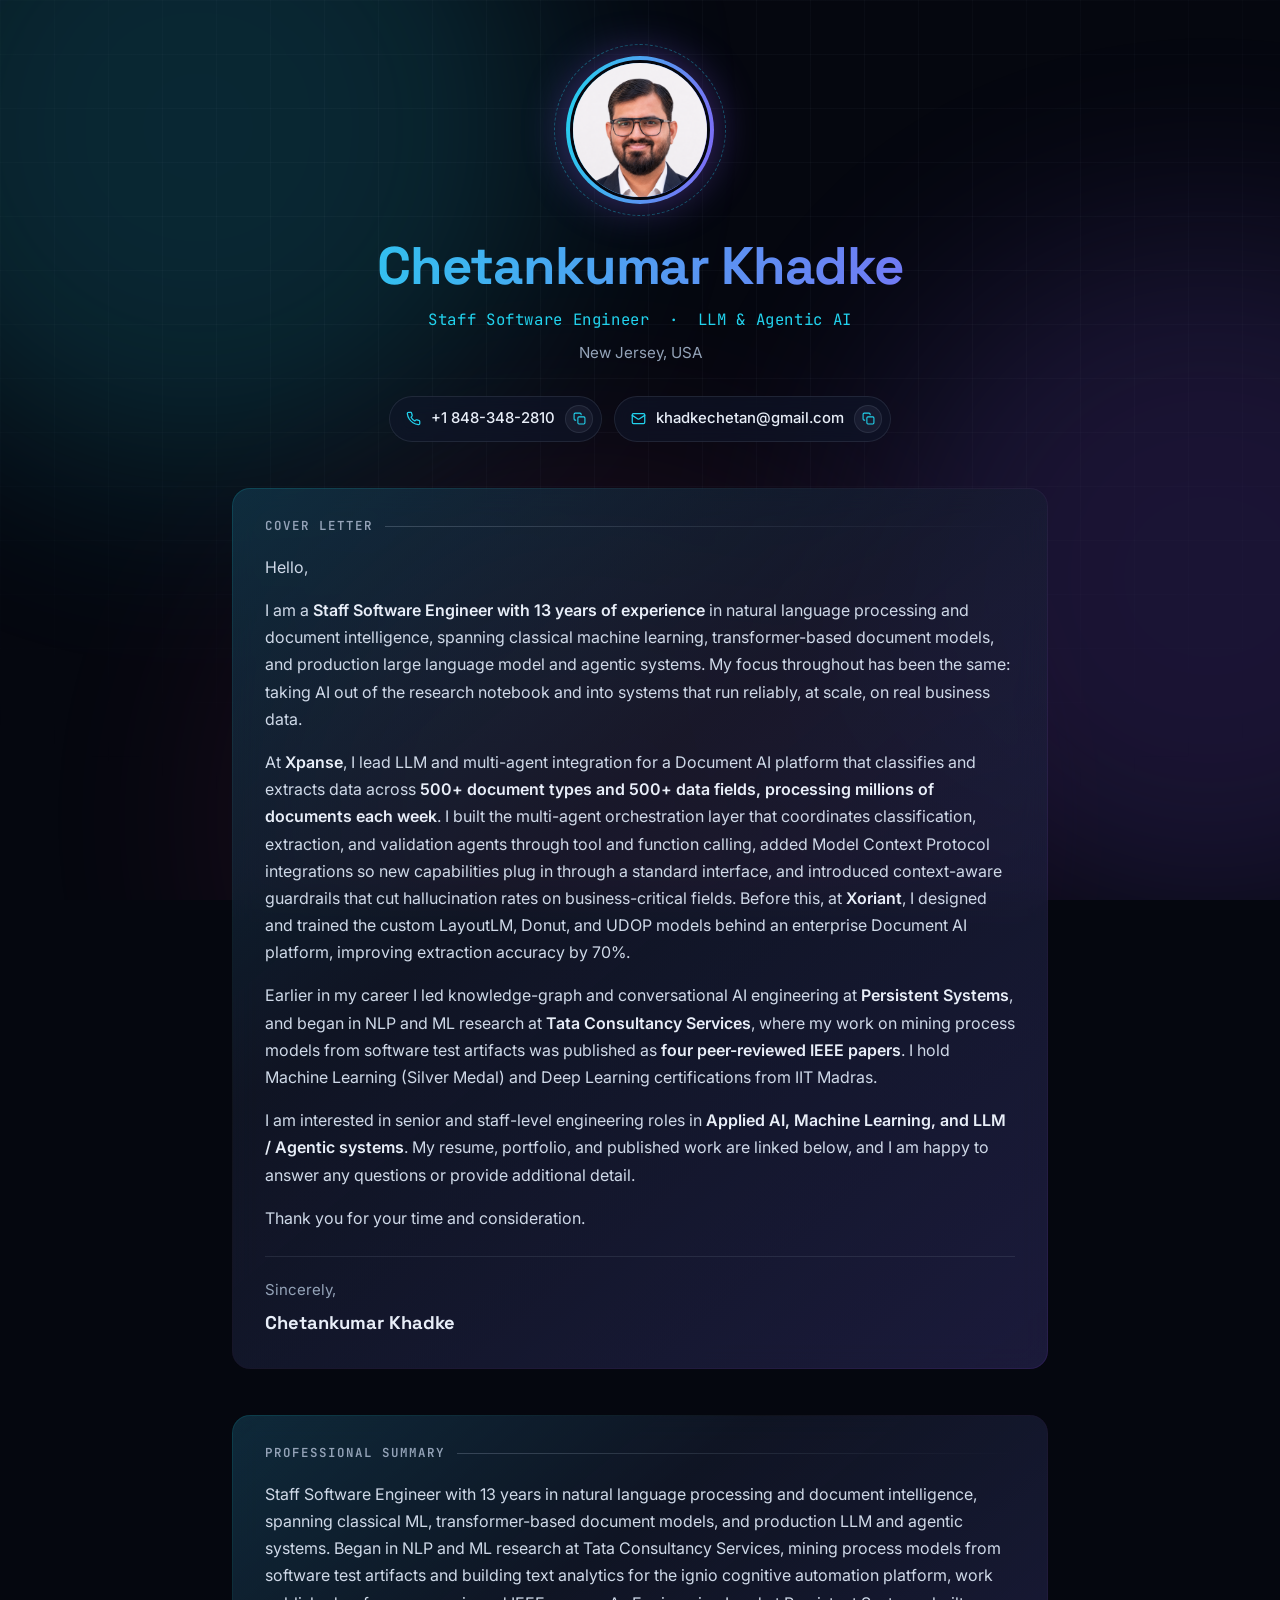
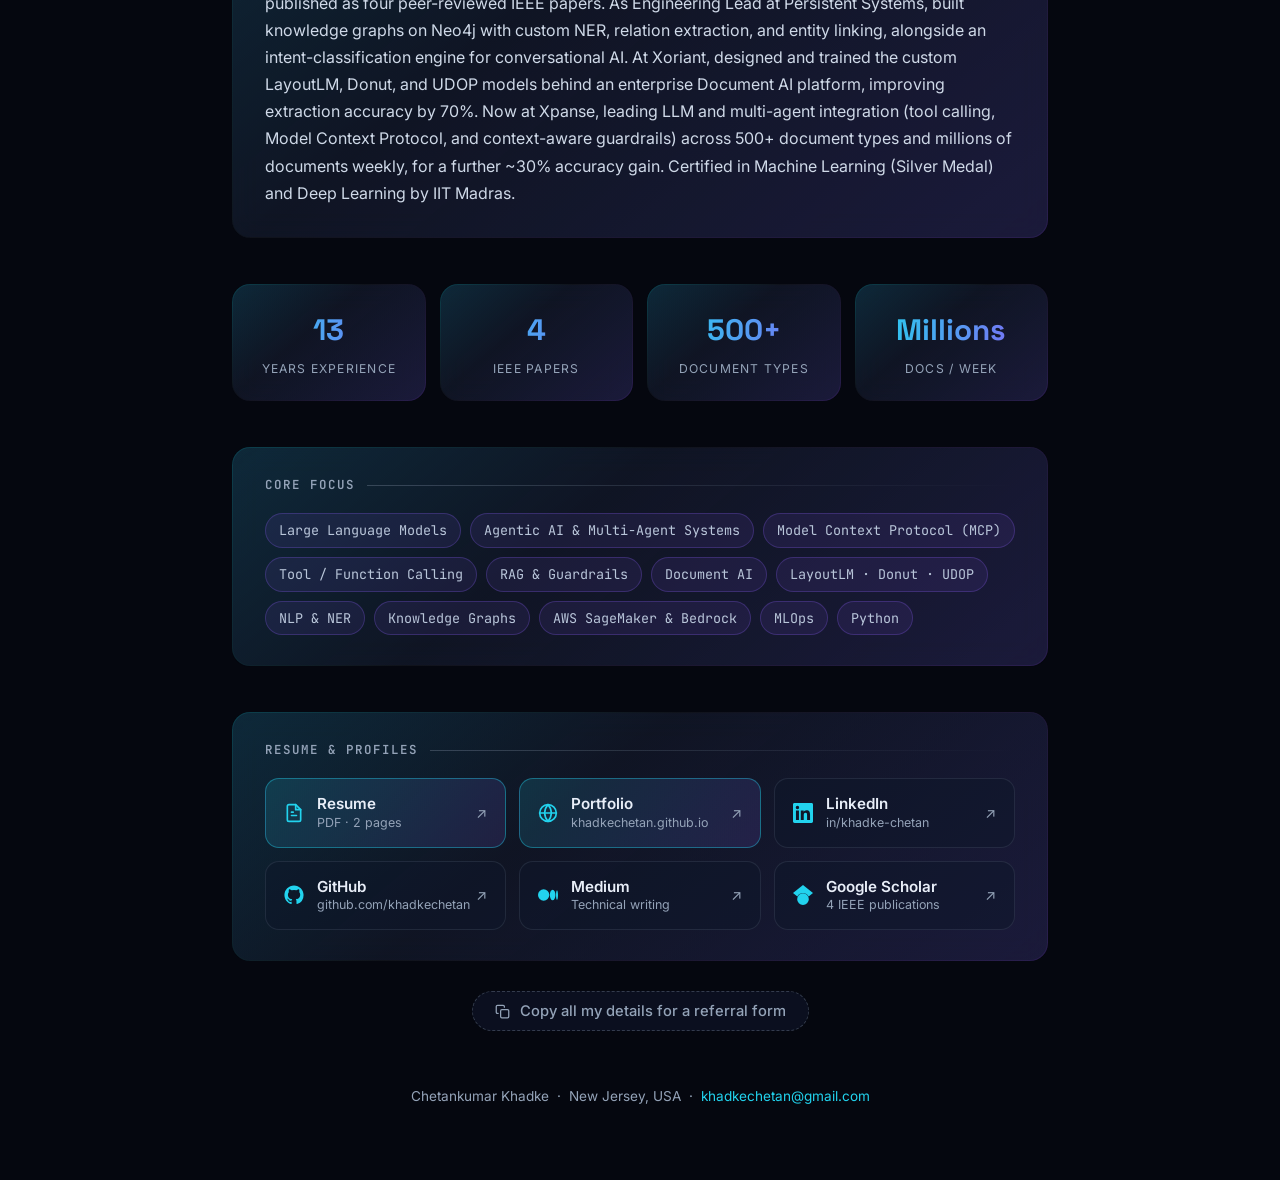
==== docs/referral/index.html @ 3a7fb131 "Add shareable referral page with cover letter, contact details and resume Single-page profile at /re" ====
<!DOCTYPE html>
<html lang="en">
<head>
  <meta charset="UTF-8" />
  <meta name="viewport" content="width=device-width, initial-scale=1.0" />
  <title>Chetankumar Khadke — Profile &amp; Cover Letter</title>
  <meta name="description" content="Chetankumar Khadke — Staff Software Engineer with 13 years in NLP, Document AI, Large Language Models and Agentic AI. Cover letter, resume and contact details." />
  <meta name="robots" content="noindex, follow" />
  <meta name="theme-color" content="#05070f" />

  <meta property="og:type" content="profile" />
  <meta property="og:title" content="Chetankumar Khadke — Staff Software Engineer, LLM &amp; Agentic AI" />
  <meta property="og:description" content="13 years in NLP, Document AI and production LLM / multi-agent systems. Cover letter, resume and contact details on one page." />
  <meta property="og:url" content="https://khadkechetan.github.io/khadkechetan/referral/" />
  <meta property="og:image" content="https://khadkechetan.github.io/khadkechetan/assets/chetan_khadke.png" />
  <meta name="twitter:card" content="summary_large_image" />
  <meta name="twitter:title" content="Chetankumar Khadke — Staff Software Engineer, LLM &amp; Agentic AI" />
  <meta name="twitter:description" content="13 years in NLP, Document AI and production LLM / multi-agent systems." />
  <meta name="twitter:image" content="https://khadkechetan.github.io/khadkechetan/assets/chetan_khadke.png" />

  <link rel="icon" href="../assets/favicon.svg" type="image/svg+xml" />
  <link rel="preconnect" href="https://fonts.googleapis.com" />
  <link rel="preconnect" href="https://fonts.gstatic.com" crossorigin />
  <link href="https://fonts.googleapis.com/css2?family=Space+Grotesk:wght@400;500;600;700&family=Inter:wght@400;500;600&family=JetBrains+Mono:wght@400;600&display=swap" rel="stylesheet" />

  <style>
    :root {
      --bg: #05070f;
      --surface: rgba(15, 23, 42, 0.55);
      --border: rgba(148, 163, 184, 0.14);
      --text: #e8eef8;
      --text-dim: #94a3b8;
      --cyan: #22d3ee;
      --violet: #8b5cf6;
      --pink: #ec4899;
      --gradient: linear-gradient(100deg, var(--cyan), var(--violet), var(--pink));
      --font-display: "Space Grotesk", "Segoe UI", system-ui, sans-serif;
      --font-body: "Inter", "Segoe UI", system-ui, sans-serif;
      --font-mono: "JetBrains Mono", "SF Mono", Menlo, monospace;
    }

    * { margin: 0; padding: 0; box-sizing: border-box; }

    body {
      background: var(--bg);
      color: var(--text);
      font-family: var(--font-body);
      line-height: 1.7;
      -webkit-font-smoothing: antialiased;
      overflow-x: hidden;
    }

    h1, h2, h3 { font-family: var(--font-display); line-height: 1.2; }
    a { color: var(--cyan); text-decoration: none; }
    a:focus-visible, button:focus-visible {
      outline: 2px solid var(--cyan);
      outline-offset: 3px;
      border-radius: 6px;
    }
    ::selection { background: rgba(139, 92, 246, 0.45); color: #fff; }

    /* ---------- Ambient background ---------- */
    .aurora { position: fixed; inset: 0; z-index: -2; overflow: hidden; pointer-events: none; }
    .aurora-blob {
      position: absolute; width: 55vmax; height: 55vmax;
      border-radius: 50%; filter: blur(110px); opacity: 0.16;
    }
    .blob-1 { top: -25%; left: -12%; background: var(--cyan); animation: drift1 26s ease-in-out infinite alternate; }
    .blob-2 { top: 25%; right: -22%; background: var(--violet); animation: drift2 32s ease-in-out infinite alternate; }
    .blob-3 { bottom: -30%; left: 18%; background: var(--pink); opacity: 0.1; animation: drift3 38s ease-in-out infinite alternate; }
    @keyframes drift1 { to { transform: translate(14vw, 10vh) scale(1.15); } }
    @keyframes drift2 { to { transform: translate(-12vw, 8vh) scale(1.1); } }
    @keyframes drift3 { to { transform: translate(10vw, -12vh) scale(1.2); } }

    .grid-overlay {
      position: fixed; inset: 0; z-index: -1; pointer-events: none;
      background-image:
        linear-gradient(rgba(148, 163, 184, 0.045) 1px, transparent 1px),
        linear-gradient(90deg, rgba(148, 163, 184, 0.045) 1px, transparent 1px);
      background-size: 54px 54px;
      -webkit-mask-image: radial-gradient(ellipse 90% 70% at 50% 25%, #000 30%, transparent 100%);
      mask-image: radial-gradient(ellipse 90% 70% at 50% 25%, #000 30%, transparent 100%);
    }

    /* ---------- Layout ---------- */
    .page { max-width: 860px; margin: 0 auto; padding: 56px 22px 72px; }

    .glass {
      background: linear-gradient(var(--surface), var(--surface)) padding-box,
                  linear-gradient(140deg, rgba(34, 211, 238, 0.28), rgba(148, 163, 184, 0.08) 40%, rgba(139, 92, 246, 0.28)) border-box;
      border: 1px solid transparent;
      border-radius: 18px;
      backdrop-filter: blur(14px);
      -webkit-backdrop-filter: blur(14px);
    }

    /* ---------- Header ---------- */
    .masthead { text-align: center; }

    .avatar {
      position: relative;
      width: 148px; height: 148px;
      margin: 0 auto 30px;
      border-radius: 50%;
      padding: 4px;
      background: var(--gradient);
      background-size: 220% 220%;
      box-shadow: 0 0 44px rgba(139, 92, 246, 0.42);
      animation: gradientShift 6s ease infinite;
    }
    .avatar::before {
      content: "";
      position: absolute; inset: -12px;
      border-radius: 50%;
      border: 1px dashed rgba(34, 211, 238, 0.35);
      animation: spinSlow 24s linear infinite;
    }
    .avatar img {
      display: block; width: 100%; height: 100%;
      border-radius: 50%; object-fit: cover; object-position: top;
      border: 3px solid var(--bg);
    }
    @keyframes gradientShift { 0%,100% { background-position: 0% 50%; } 50% { background-position: 100% 50%; } }
    @keyframes spinSlow { to { transform: rotate(360deg); } }

    .name {
      font-size: clamp(2.1rem, 6vw, 3.3rem);
      font-weight: 700;
      letter-spacing: -0.02em;
      background: var(--gradient);
      background-size: 220% 220%;
      -webkit-background-clip: text;
      background-clip: text;
      -webkit-text-fill-color: transparent;
      animation: gradientShift 7s ease infinite;
    }
    .role {
      font-family: var(--font-mono);
      font-size: clamp(0.82rem, 2.4vw, 0.98rem);
      color: var(--cyan);
      letter-spacing: 0.04em;
      margin-top: 10px;
    }
    .locale { color: var(--text-dim); font-size: 0.95rem; margin-top: 6px; }

    /* ---------- Contact ---------- */
    .contact {
      display: flex; flex-wrap: wrap; justify-content: center; gap: 12px;
      margin-top: 30px;
    }
    .contact-item {
      display: inline-flex; align-items: center; gap: 10px;
      background: rgba(15, 23, 42, 0.6);
      border: 1px solid var(--border);
      border-radius: 999px;
      padding: 8px 8px 8px 16px;
      font-size: 0.93rem;
      backdrop-filter: blur(10px);
      -webkit-backdrop-filter: blur(10px);
    }
    .contact-item a { color: var(--text); font-weight: 500; }
    .contact-item a:hover { color: var(--cyan); }
    .contact-item svg { width: 15px; height: 15px; flex: none; color: var(--cyan); }

    .copy-btn {
      display: inline-flex; align-items: center; justify-content: center;
      width: 28px; height: 28px;
      border: 1px solid var(--border);
      border-radius: 50%;
      background: rgba(148, 163, 184, 0.08);
      color: var(--text-dim);
      cursor: pointer;
      transition: background 0.2s, color 0.2s, border-color 0.2s;
    }
    .copy-btn:hover { background: rgba(34, 211, 238, 0.16); color: var(--cyan); border-color: rgba(34, 211, 238, 0.4); }
    .copy-btn svg { width: 13px; height: 13px; }
    .copy-btn.copied { background: rgba(52, 211, 153, 0.2); color: #34d399; border-color: rgba(52, 211, 153, 0.45); }

    /* ---------- Sections ---------- */
    section { margin-top: 46px; }
    .card { padding: 30px 32px; }

    .section-title {
      display: flex; align-items: center; gap: 12px;
      font-size: 0.78rem;
      font-family: var(--font-mono);
      font-weight: 600;
      letter-spacing: 0.16em;
      text-transform: uppercase;
      color: var(--text-dim);
      margin-bottom: 20px;
    }
    .section-title::after {
      content: ""; flex: 1; height: 1px;
      background: linear-gradient(90deg, rgba(148, 163, 184, 0.3), transparent);
    }

    .letter p { margin-bottom: 16px; color: #cfd9e8; }
    .letter p:last-child { margin-bottom: 0; }
    .letter strong { color: var(--text); font-weight: 600; }
    .signoff {
      margin-top: 24px; padding-top: 20px;
      border-top: 1px solid var(--border);
      color: var(--text-dim); font-size: 0.94rem;
    }
    .signoff b { display: block; font-family: var(--font-display); font-size: 1.15rem; color: var(--text); margin-top: 4px; }

    .summary { color: #cfd9e8; }

    /* ---------- Stats ---------- */
    .stats {
      display: grid;
      grid-template-columns: repeat(auto-fit, minmax(150px, 1fr));
      gap: 14px;
      margin-top: 46px;
    }
    .stat { padding: 20px 16px; text-align: center; }
    .stat-num {
      font-family: var(--font-display);
      font-size: 1.85rem; font-weight: 700;
      background: var(--gradient);
      background-size: 220% 220%;
      -webkit-background-clip: text; background-clip: text;
      -webkit-text-fill-color: transparent;
      animation: gradientShift 7s ease infinite;
    }
    .stat-label {
      font-size: 0.76rem; color: var(--text-dim);
      text-transform: uppercase; letter-spacing: 0.1em;
      margin-top: 4px;
    }

    /* ---------- Focus chips ---------- */
    .chips { display: flex; flex-wrap: wrap; gap: 9px; }
    .chip {
      font-size: 0.84rem;
      font-family: var(--font-mono);
      color: #b9c6da;
      background: rgba(139, 92, 246, 0.1);
      border: 1px solid rgba(139, 92, 246, 0.26);
      border-radius: 999px;
      padding: 5px 13px;
    }

    /* ---------- Links ---------- */
    .links { display: grid; grid-template-columns: repeat(auto-fit, minmax(210px, 1fr)); gap: 13px; }
    .link {
      display: flex; align-items: center; gap: 13px;
      padding: 15px 18px;
      border-radius: 14px;
      border: 1px solid var(--border);
      background: rgba(15, 23, 42, 0.5);
      color: var(--text);
      transition: transform 0.22s ease, border-color 0.22s ease, background 0.22s ease;
    }
    .link:hover {
      transform: translateY(-3px);
      border-color: rgba(34, 211, 238, 0.45);
      background: rgba(34, 211, 238, 0.07);
    }
    .link svg.ico { width: 20px; height: 20px; flex: none; color: var(--cyan); }
    .link-text { display: flex; flex-direction: column; line-height: 1.35; min-width: 0; }
    .link-text b { font-size: 0.95rem; font-weight: 600; }
    .link-text span { font-size: 0.78rem; color: var(--text-dim); }
    .link .arrow { margin-left: auto; color: var(--text-dim); font-size: 0.9rem; }

    .link-primary {
      border-color: rgba(34, 211, 238, 0.4);
      background: linear-gradient(120deg, rgba(34, 211, 238, 0.14), rgba(139, 92, 246, 0.14));
    }

    /* ---------- Copy-all ---------- */
    .copy-all-wrap { text-align: center; margin-top: 30px; }
    .copy-all {
      display: inline-flex; align-items: center; gap: 10px;
      font-family: var(--font-body); font-size: 0.92rem; font-weight: 500;
      color: var(--text-dim);
      background: rgba(15, 23, 42, 0.6);
      border: 1px dashed rgba(148, 163, 184, 0.3);
      border-radius: 999px;
      padding: 10px 22px;
      cursor: pointer;
      transition: color 0.2s, border-color 0.2s, background 0.2s;
    }
    .copy-all:hover { color: var(--cyan); border-color: rgba(34, 211, 238, 0.5); background: rgba(34, 211, 238, 0.08); }
    .copy-all.copied { color: #34d399; border-color: rgba(52, 211, 153, 0.5); border-style: solid; }
    .copy-all svg { width: 15px; height: 15px; }

    footer {
      margin-top: 54px; text-align: center;
      color: var(--text-dim); font-size: 0.85rem;
    }

    @media (max-width: 600px) {
      .page { padding: 40px 16px 56px; }
      .card { padding: 24px 20px; }
      .contact { gap: 9px; }
      .contact-item { font-size: 0.87rem; padding: 7px 7px 7px 13px; }
    }

    @media (prefers-reduced-motion: reduce) {
      *, *::before, *::after { animation: none !important; transition: none !important; }
    }

    /* ---------- Print: clean one-page cover letter ---------- */
    @media print {
      .aurora, .grid-overlay, .copy-btn, .copy-all-wrap, .no-print { display: none !important; }
      body { background: #fff; color: #1a1a1a; font-size: 10.5pt; line-height: 1.5; }
      .page { max-width: 100%; padding: 0; }
      .glass, .card, .link, .stat {
        background: none !important;
        border: none !important;
        backdrop-filter: none !important;
        border-radius: 0;
        padding: 0;
      }
      section { margin-top: 16pt; page-break-inside: avoid; }
      .card { padding: 0; }
      .avatar { width: 92px; height: 92px; margin-bottom: 14px; box-shadow: none; background: #1f3864; }
      .avatar::before { display: none; }
      .avatar img { border-color: #fff; }
      .name, .stat-num {
        -webkit-text-fill-color: #1f3864 !important;
        color: #1f3864 !important;
        background: none !important;
      }
      .role { color: #444; }
      .letter p, .summary { color: #1a1a1a; }
      .section-title { color: #1f3864; margin-bottom: 8pt; }
      .section-title::after { background: #ccc; }
      .contact-item { border: none; background: none; padding: 0 8px; }
      .contact-item a, .link, .link-text b { color: #1a1a1a; }
      .link-text span, .chip { color: #444; }
      .chip { border: none; background: none; padding: 0; }
      .chips { gap: 0; }
      .chip:not(:last-child)::after { content: " · "; }
      .links { display: block; }
      .link { display: inline; }
      .link svg.ico, .link .arrow { display: none; }
      .link-text { display: inline; }
      .link-text b::after { content: " — "; }
      .stats { display: none; }
      footer { display: none; }
      a[href^="http"]::after { content: ""; }
    }
  </style>
</head>
<body>

  <div class="aurora" aria-hidden="true">
    <span class="aurora-blob blob-1"></span>
    <span class="aurora-blob blob-2"></span>
    <span class="aurora-blob blob-3"></span>
  </div>
  <div class="grid-overlay" aria-hidden="true"></div>

  <main class="page">

    <!-- ============ MASTHEAD ============ -->
    <header class="masthead">
      <div class="avatar">
        <img src="../assets/chetan_khadke.png" alt="Portrait of Chetankumar Khadke" width="296" height="296" />
      </div>
      <h1 class="name">Chetankumar Khadke</h1>
      <p class="role">Staff Software Engineer &nbsp;·&nbsp; LLM &amp; Agentic AI</p>
      <p class="locale">New Jersey, USA</p>

      <div class="contact">
        <span class="contact-item">
          <svg viewBox="0 0 24 24" fill="none" stroke="currentColor" stroke-width="2" stroke-linecap="round" stroke-linejoin="round" aria-hidden="true"><path d="M22 16.92v3a2 2 0 0 1-2.18 2 19.79 19.79 0 0 1-8.63-3.07 19.5 19.5 0 0 1-6-6 19.79 19.79 0 0 1-3.07-8.67A2 2 0 0 1 4.11 2h3a2 2 0 0 1 2 1.72c.13.96.36 1.9.7 2.81a2 2 0 0 1-.45 2.11L8.09 9.91a16 16 0 0 0 6 6l1.27-1.27a2 2 0 0 1 2.11-.45c.9.34 1.85.57 2.81.7A2 2 0 0 1 22 16.92z"/></svg>
          <a href="tel:+18483482810">+1 848-348-2810</a>
          <button class="copy-btn" data-copy="+1 848-348-2810" aria-label="Copy phone number">
            <svg viewBox="0 0 24 24" fill="none" stroke="currentColor" stroke-width="2" stroke-linecap="round" stroke-linejoin="round" aria-hidden="true"><rect x="9" y="9" width="13" height="13" rx="2"/><path d="M5 15H4a2 2 0 0 1-2-2V4a2 2 0 0 1 2-2h9a2 2 0 0 1 2 2v1"/></svg>
          </button>
        </span>

        <span class="contact-item">
          <svg viewBox="0 0 24 24" fill="none" stroke="currentColor" stroke-width="2" stroke-linecap="round" stroke-linejoin="round" aria-hidden="true"><rect x="2" y="4" width="20" height="16" rx="2"/><path d="m22 7-8.97 5.7a1.94 1.94 0 0 1-2.06 0L2 7"/></svg>
          <a href="mailto:khadkechetan@gmail.com">khadkechetan@gmail.com</a>
          <button class="copy-btn" data-copy="khadkechetan@gmail.com" aria-label="Copy email address">
            <svg viewBox="0 0 24 24" fill="none" stroke="currentColor" stroke-width="2" stroke-linecap="round" stroke-linejoin="round" aria-hidden="true"><rect x="9" y="9" width="13" height="13" rx="2"/><path d="M5 15H4a2 2 0 0 1-2-2V4a2 2 0 0 1 2-2h9a2 2 0 0 1 2 2v1"/></svg>
          </button>
        </span>
      </div>
    </header>

    <!-- ============ COVER LETTER ============ -->
    <section>
      <div class="glass card">
        <h2 class="section-title">Cover Letter</h2>
        <div class="letter">
          <p>Hello,</p>
          <p>I am a <strong>Staff Software Engineer with 13 years of experience</strong> in natural language processing and document intelligence, spanning classical machine learning, transformer-based document models, and production large language model and agentic systems. My focus throughout has been the same: taking AI out of the research notebook and into systems that run reliably, at scale, on real business data.</p>
          <p>At <strong>Xpanse</strong>, I lead LLM and multi-agent integration for a Document AI platform that classifies and extracts data across <strong>500+ document types and 500+ data fields, processing millions of documents each week</strong>. I built the multi-agent orchestration layer that coordinates classification, extraction, and validation agents through tool and function calling, added Model Context Protocol integrations so new capabilities plug in through a standard interface, and introduced context-aware guardrails that cut hallucination rates on business-critical fields. Before this, at <strong>Xoriant</strong>, I designed and trained the custom LayoutLM, Donut, and UDOP models behind an enterprise Document AI platform, improving extraction accuracy by 70%.</p>
          <p>Earlier in my career I led knowledge-graph and conversational AI engineering at <strong>Persistent Systems</strong>, and began in NLP and ML research at <strong>Tata Consultancy Services</strong>, where my work on mining process models from software test artifacts was published as <strong>four peer-reviewed IEEE papers</strong>. I hold Machine Learning (Silver Medal) and Deep Learning certifications from IIT Madras.</p>
          <p>I am interested in senior and staff-level engineering roles in <strong>Applied AI, Machine Learning, and LLM / Agentic systems</strong>. My resume, portfolio, and published work are linked below, and I am happy to answer any questions or provide additional detail.</p>
          <p>Thank you for your time and consideration.</p>
          <div class="signoff">
            Sincerely,
            <b>Chetankumar Khadke</b>
          </div>
        </div>
      </div>
    </section>

    <!-- ============ SUMMARY ============ -->
    <section>
      <div class="glass card">
        <h2 class="section-title">Professional Summary</h2>
        <p class="summary">Staff Software Engineer with 13 years in natural language processing and document intelligence, spanning classical ML, transformer-based document models, and production LLM and agentic systems. Began in NLP and ML research at Tata Consultancy Services, mining process models from software test artifacts and building text analytics for the ignio cognitive automation platform, work published as four peer-reviewed IEEE papers. As Engineering Lead at Persistent Systems, built knowledge graphs on Neo4j with custom NER, relation extraction, and entity linking, alongside an intent-classification engine for conversational AI. At Xoriant, designed and trained the custom LayoutLM, Donut, and UDOP models behind an enterprise Document AI platform, improving extraction accuracy by 70%. Now at Xpanse, leading LLM and multi-agent integration (tool calling, Model Context Protocol, and context-aware guardrails) across 500+ document types and millions of documents weekly, for a further ~30% accuracy gain. Certified in Machine Learning (Silver Medal) and Deep Learning by IIT Madras.</p>
      </div>
    </section>

    <!-- ============ STATS ============ -->
    <section class="no-print">
      <div class="stats">
        <div class="glass stat"><div class="stat-num">13</div><div class="stat-label">Years Experience</div></div>
        <div class="glass stat"><div class="stat-num">4</div><div class="stat-label">IEEE Papers</div></div>
        <div class="glass stat"><div class="stat-num">500+</div><div class="stat-label">Document Types</div></div>
        <div class="glass stat"><div class="stat-num">Millions</div><div class="stat-label">Docs / Week</div></div>
      </div>
    </section>

    <!-- ============ FOCUS ============ -->
    <section>
      <div class="glass card">
        <h2 class="section-title">Core Focus</h2>
        <div class="chips">
          <span class="chip">Large Language Models</span>
          <span class="chip">Agentic AI &amp; Multi-Agent Systems</span>
          <span class="chip">Model Context Protocol (MCP)</span>
          <span class="chip">Tool / Function Calling</span>
          <span class="chip">RAG &amp; Guardrails</span>
          <span class="chip">Document AI</span>
          <span class="chip">LayoutLM · Donut · UDOP</span>
          <span class="chip">NLP &amp; NER</span>
          <span class="chip">Knowledge Graphs</span>
          <span class="chip">AWS SageMaker &amp; Bedrock</span>
          <span class="chip">MLOps</span>
          <span class="chip">Python</span>
        </div>
      </div>
    </section>

    <!-- ============ LINKS ============ -->
    <section>
      <div class="glass card">
        <h2 class="section-title">Resume &amp; Profiles</h2>
        <div class="links">

          <a class="link link-primary" href="../assets/ChetanKhadke_Resume_2026.pdf" target="_blank" rel="noopener">
            <svg class="ico" viewBox="0 0 24 24" fill="none" stroke="currentColor" stroke-width="2" stroke-linecap="round" stroke-linejoin="round" aria-hidden="true"><path d="M14 2H6a2 2 0 0 0-2 2v16a2 2 0 0 0 2 2h12a2 2 0 0 0 2-2V8z"/><path d="M14 2v6h6"/><path d="M9 15h6"/><path d="M9 11h2"/></svg>
            <span class="link-text"><b>Resume</b><span>PDF · 2 pages</span></span>
            <span class="arrow" aria-hidden="true">↗</span>
          </a>

          <a class="link link-primary" href="../" target="_blank" rel="noopener">
            <svg class="ico" viewBox="0 0 24 24" fill="none" stroke="currentColor" stroke-width="2" stroke-linecap="round" stroke-linejoin="round" aria-hidden="true"><circle cx="12" cy="12" r="10"/><path d="M2 12h20"/><path d="M12 2a15.3 15.3 0 0 1 4 10 15.3 15.3 0 0 1-4 10 15.3 15.3 0 0 1-4-10 15.3 15.3 0 0 1 4-10z"/></svg>
            <span class="link-text"><b>Portfolio</b><span>khadkechetan.github.io</span></span>
            <span class="arrow" aria-hidden="true">↗</span>
          </a>

          <a class="link" href="https://www.linkedin.com/in/khadke-chetan/" target="_blank" rel="noopener">
            <svg class="ico" viewBox="0 0 24 24" fill="currentColor" aria-hidden="true"><path d="M20.45 20.45h-3.55v-5.57c0-1.33-.03-3.04-1.85-3.04-1.85 0-2.14 1.45-2.14 2.94v5.67H9.36V9h3.41v1.56h.05c.47-.9 1.63-1.85 3.36-1.85 3.6 0 4.27 2.37 4.27 5.45v6.29zM5.34 7.43a2.06 2.06 0 1 1 0-4.12 2.06 2.06 0 0 1 0 4.12zM7.12 20.45H3.56V9h3.56v11.45zM22.22 0H1.77C.79 0 0 .77 0 1.72v20.55C0 23.23.79 24 1.77 24h20.45c.98 0 1.78-.77 1.78-1.73V1.72C24 .77 23.2 0 22.22 0z"/></svg>
            <span class="link-text"><b>LinkedIn</b><span>in/khadke-chetan</span></span>
            <span class="arrow" aria-hidden="true">↗</span>
          </a>

          <a class="link" href="https://github.com/khadkechetan" target="_blank" rel="noopener">
            <svg class="ico" viewBox="0 0 24 24" fill="currentColor" aria-hidden="true"><path d="M12 .5C5.65.5.5 5.65.5 12c0 5.08 3.29 9.39 7.86 10.91.58.11.79-.25.79-.55v-2.15c-3.2.7-3.87-1.37-3.87-1.37-.52-1.33-1.28-1.68-1.28-1.68-1.04-.71.08-.7.08-.7 1.15.08 1.76 1.19 1.76 1.19 1.03 1.76 2.7 1.25 3.36.96.1-.75.4-1.25.72-1.54-2.55-.29-5.23-1.28-5.23-5.68 0-1.26.45-2.28 1.19-3.09-.12-.29-.52-1.46.11-3.05 0 0 .97-.31 3.18 1.18a11.1 11.1 0 0 1 5.78 0c2.21-1.49 3.18-1.18 3.18-1.18.63 1.59.23 2.76.11 3.05.74.81 1.19 1.83 1.19 3.09 0 4.41-2.69 5.38-5.25 5.67.41.35.77 1.05.77 2.12v3.14c0 .3.21.66.8.55A11.51 11.51 0 0 0 23.5 12C23.5 5.65 18.35.5 12 .5z"/></svg>
            <span class="link-text"><b>GitHub</b><span>github.com/khadkechetan</span></span>
            <span class="arrow" aria-hidden="true">↗</span>
          </a>

          <a class="link" href="https://medium.com/@khadkechetan" target="_blank" rel="noopener">
            <svg class="ico" viewBox="0 0 24 24" fill="currentColor" aria-hidden="true"><path d="M13.54 12a6.8 6.8 0 0 1-6.77 6.82A6.8 6.8 0 0 1 0 12a6.8 6.8 0 0 1 6.77-6.82A6.8 6.8 0 0 1 13.54 12zm7.42 0c0 3.54-1.51 6.42-3.38 6.42-1.87 0-3.39-2.88-3.39-6.42s1.52-6.42 3.39-6.42 3.38 2.88 3.38 6.42M24 12c0 3.17-.53 5.75-1.19 5.75-.66 0-1.19-2.58-1.19-5.75s.53-5.75 1.19-5.75C23.47 6.25 24 8.83 24 12z"/></svg>
            <span class="link-text"><b>Medium</b><span>Technical writing</span></span>
            <span class="arrow" aria-hidden="true">↗</span>
          </a>

          <a class="link" href="https://scholar.google.com/citations?hl=en&amp;user=2dFX46AAAAAJ" target="_blank" rel="noopener">
            <svg class="ico" viewBox="0 0 24 24" fill="currentColor" aria-hidden="true"><path d="M5.242 13.769 0 9.5 12 0l12 9.5-5.242 4.269C17.548 11.249 14.978 9.5 12 9.5c-2.977 0-5.548 1.748-6.758 4.269zM12 10a7 7 0 1 0 0 14 7 7 0 0 0 0-14z"/></svg>
            <span class="link-text"><b>Google Scholar</b><span>4 IEEE publications</span></span>
            <span class="arrow" aria-hidden="true">↗</span>
          </a>

        </div>
      </div>
    </section>

    <div class="copy-all-wrap no-print">
      <button class="copy-all" id="copyAll">
        <svg viewBox="0 0 24 24" fill="none" stroke="currentColor" stroke-width="2" stroke-linecap="round" stroke-linejoin="round" aria-hidden="true"><rect x="9" y="9" width="13" height="13" rx="2"/><path d="M5 15H4a2 2 0 0 1-2-2V4a2 2 0 0 1 2-2h9a2 2 0 0 1 2 2v1"/></svg>
        <span>Copy all my details for a referral form</span>
      </button>
    </div>

    <footer>
      <p>Chetankumar Khadke &nbsp;·&nbsp; New Jersey, USA &nbsp;·&nbsp; <a href="mailto:khadkechetan@gmail.com">khadkechetan@gmail.com</a></p>
    </footer>

  </main>

  <script>
    (function () {
      var DETAILS = [
        "Name: Chetankumar Khadke",
        "Title: Staff Software Engineer - LLM & Agentic AI",
        "Location: New Jersey, USA",
        "Phone: +1 848-348-2810",
        "Email: khadkechetan@gmail.com",
        "LinkedIn: https://www.linkedin.com/in/khadke-chetan/",
        "Portfolio: https://khadkechetan.github.io/khadkechetan/",
        "Resume: https://khadkechetan.github.io/khadkechetan/assets/ChetanKhadke_Resume_2026.pdf",
        "GitHub: https://github.com/khadkechetan",
        "Medium: https://medium.com/@khadkechetan"
      ].join("\n");

      function copyText(text) {
        if (navigator.clipboard && window.isSecureContext) {
          return navigator.clipboard.writeText(text);
        }
        return new Promise(function (resolve, reject) {
          var ta = document.createElement("textarea");
          ta.value = text;
          ta.style.position = "fixed";
          ta.style.opacity = "0";
          document.body.appendChild(ta);
          ta.select();
          try { document.execCommand("copy"); resolve(); }
          catch (e) { reject(e); }
          finally { document.body.removeChild(ta); }
        });
      }

      function flash(el, okClass, done) {
        el.classList.add(okClass);
        setTimeout(function () { el.classList.remove(okClass); if (done) done(); }, 1600);
      }

      document.querySelectorAll(".copy-btn").forEach(function (btn) {
        btn.addEventListener("click", function () {
          copyText(btn.getAttribute("data-copy")).then(function () {
            flash(btn, "copied");
          });
        });
      });

      var all = document.getElementById("copyAll");
      var allLabel = all.querySelector("span");
      var original = allLabel.textContent;
      all.addEventListener("click", function () {
        copyText(DETAILS).then(function () {
          allLabel.textContent = "Copied to clipboard";
          flash(all, "copied", function () { allLabel.textContent = original; });
        });
      });
    })();
  </script>

</body>
</html>
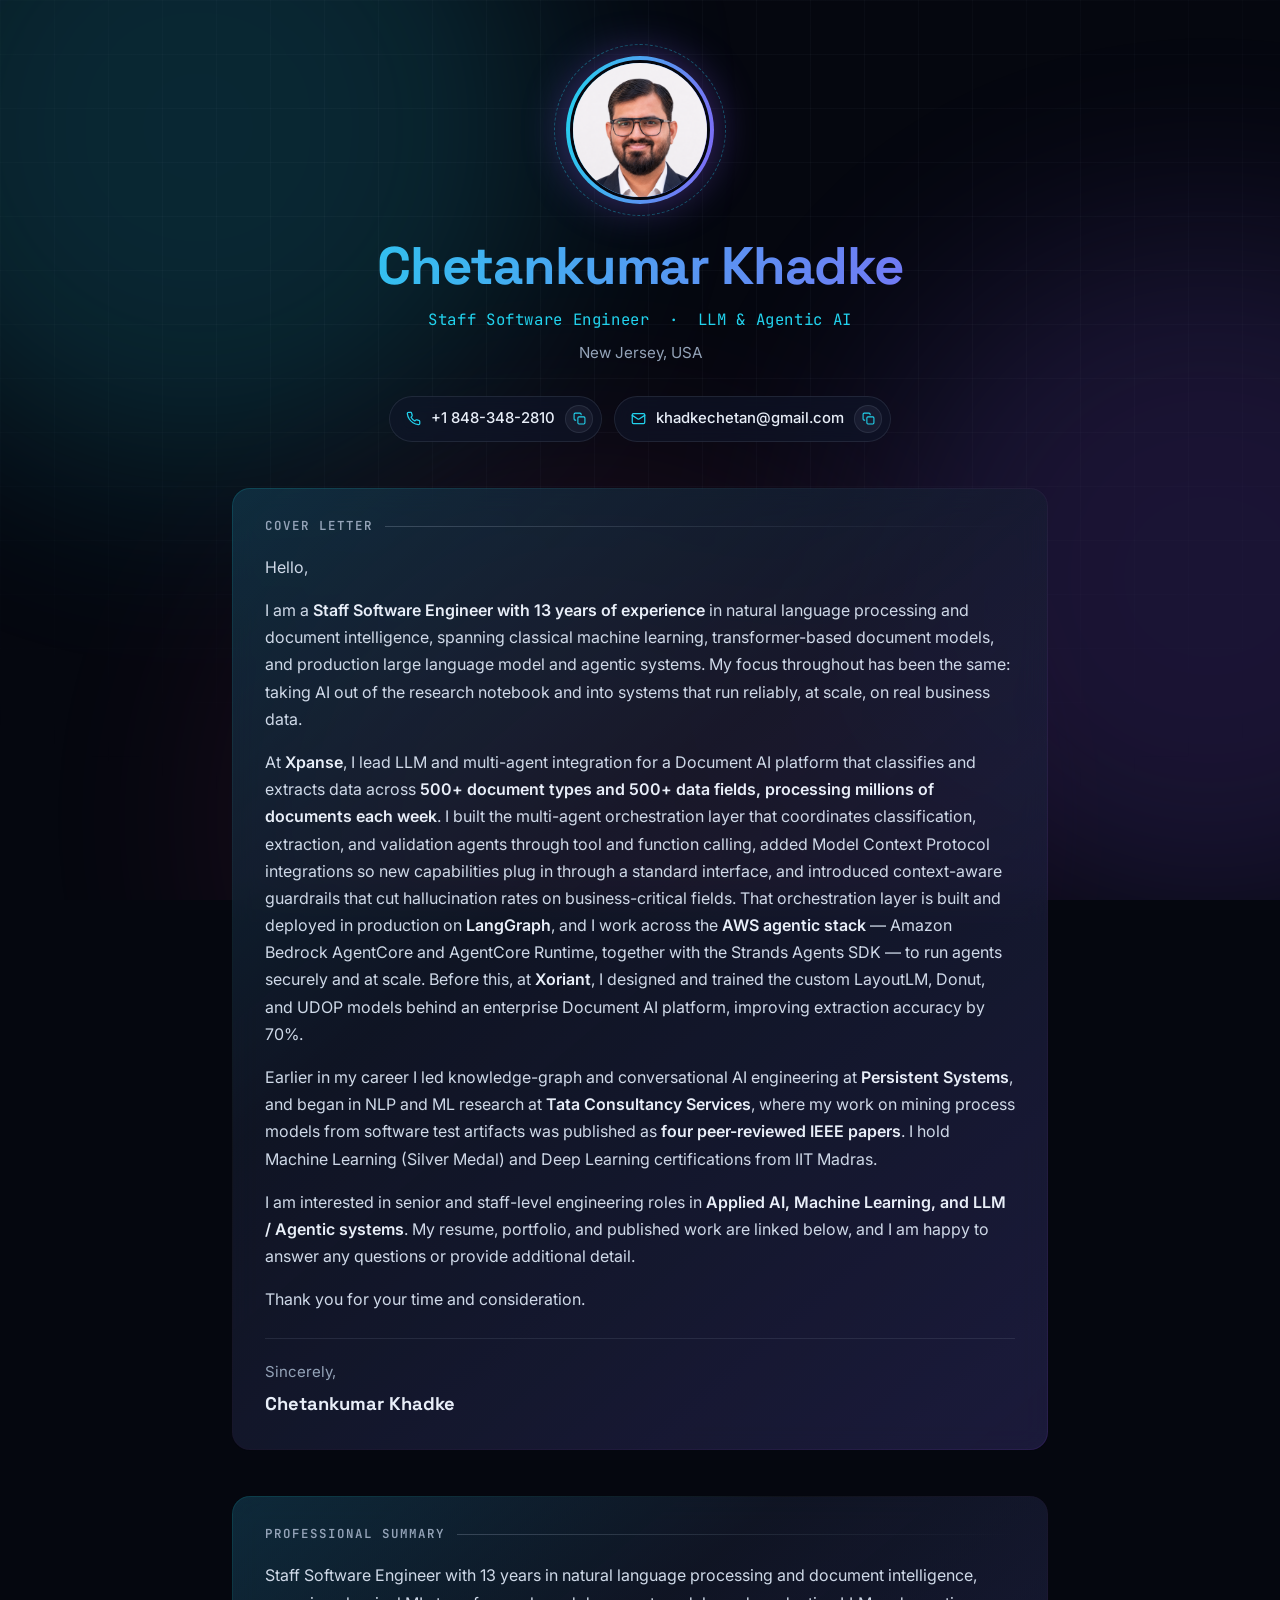
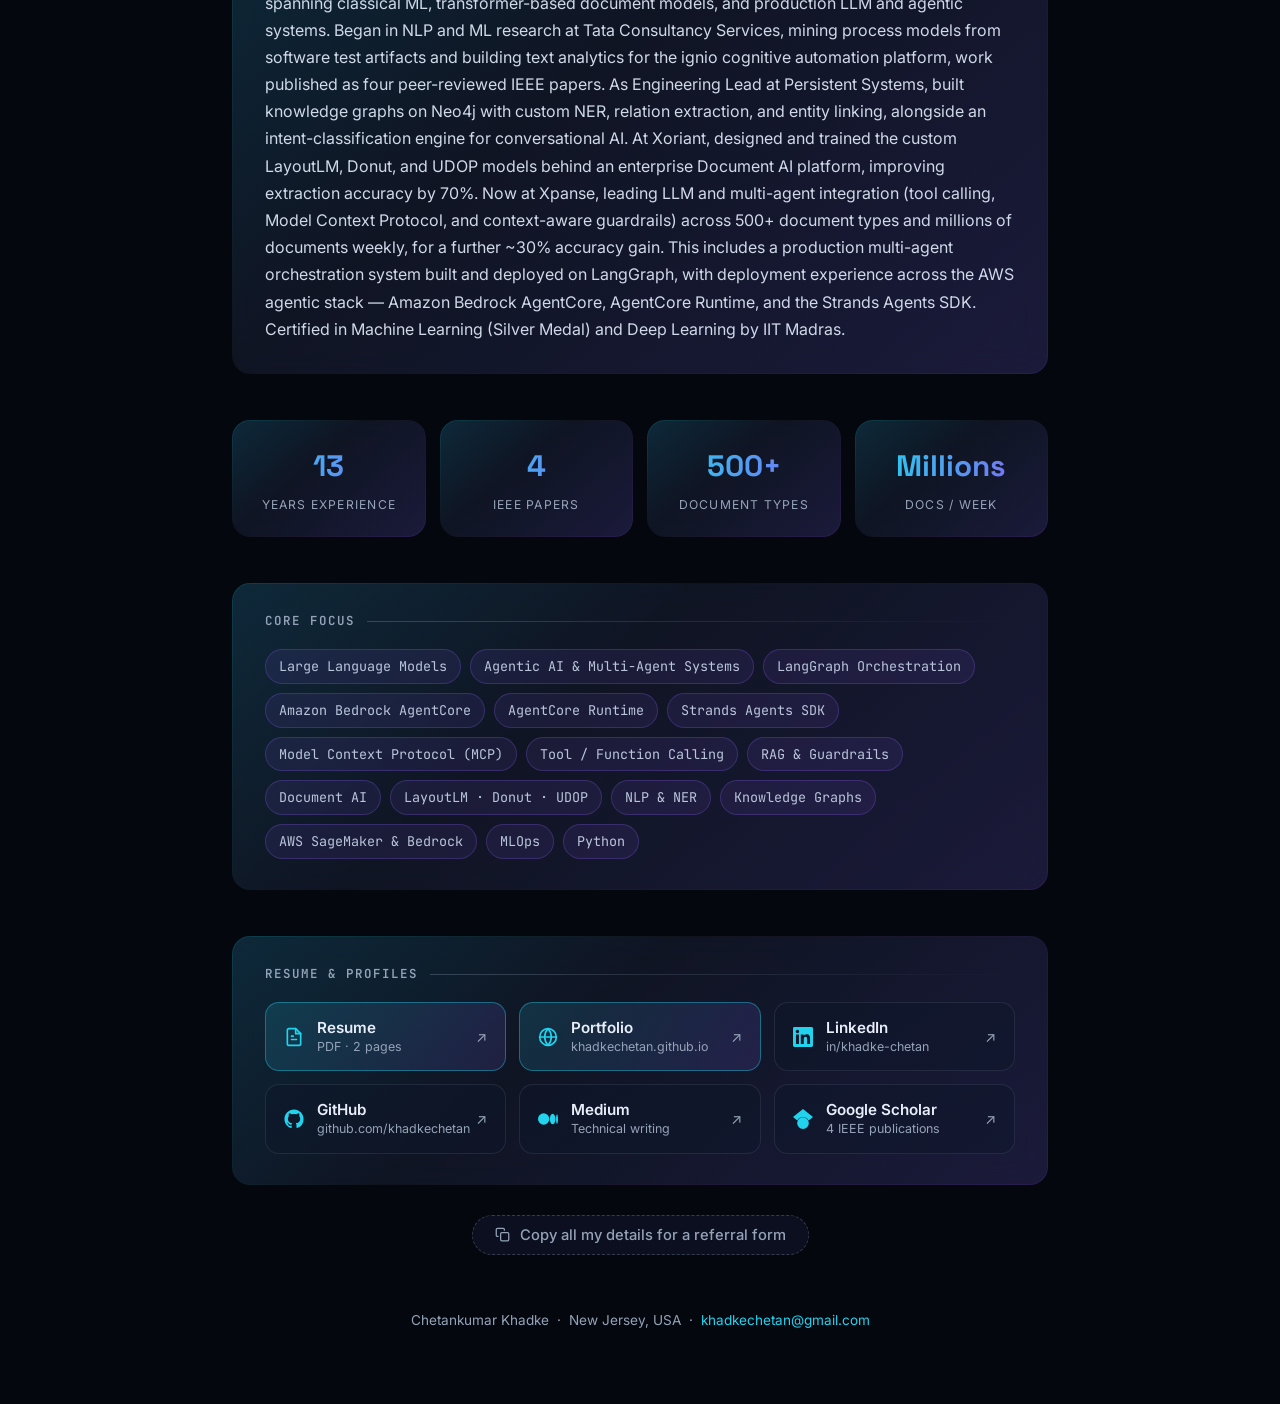
==== commit 977932bf: "Add LangGraph and AWS agentic stack across portfolio, resume, and referral Surface two capabilities " ====
--- a/docs/referral/index.html
+++ b/docs/referral/index.html
@@ -391,7 +391,7 @@
         <div class="letter">
           <p>Hello,</p>
           <p>I am a <strong>Staff Software Engineer with 13 years of experience</strong> in natural language processing and document intelligence, spanning classical machine learning, transformer-based document models, and production large language model and agentic systems. My focus throughout has been the same: taking AI out of the research notebook and into systems that run reliably, at scale, on real business data.</p>
-          <p>At <strong>Xpanse</strong>, I lead LLM and multi-agent integration for a Document AI platform that classifies and extracts data across <strong>500+ document types and 500+ data fields, processing millions of documents each week</strong>. I built the multi-agent orchestration layer that coordinates classification, extraction, and validation agents through tool and function calling, added Model Context Protocol integrations so new capabilities plug in through a standard interface, and introduced context-aware guardrails that cut hallucination rates on business-critical fields. Before this, at <strong>Xoriant</strong>, I designed and trained the custom LayoutLM, Donut, and UDOP models behind an enterprise Document AI platform, improving extraction accuracy by 70%.</p>
+          <p>At <strong>Xpanse</strong>, I lead LLM and multi-agent integration for a Document AI platform that classifies and extracts data across <strong>500+ document types and 500+ data fields, processing millions of documents each week</strong>. I built the multi-agent orchestration layer that coordinates classification, extraction, and validation agents through tool and function calling, added Model Context Protocol integrations so new capabilities plug in through a standard interface, and introduced context-aware guardrails that cut hallucination rates on business-critical fields. That orchestration layer is built and deployed in production on <strong>LangGraph</strong>, and I work across the <strong>AWS agentic stack</strong> — Amazon Bedrock AgentCore and AgentCore Runtime, together with the Strands Agents SDK — to run agents securely and at scale. Before this, at <strong>Xoriant</strong>, I designed and trained the custom LayoutLM, Donut, and UDOP models behind an enterprise Document AI platform, improving extraction accuracy by 70%.</p>
           <p>Earlier in my career I led knowledge-graph and conversational AI engineering at <strong>Persistent Systems</strong>, and began in NLP and ML research at <strong>Tata Consultancy Services</strong>, where my work on mining process models from software test artifacts was published as <strong>four peer-reviewed IEEE papers</strong>. I hold Machine Learning (Silver Medal) and Deep Learning certifications from IIT Madras.</p>
           <p>I am interested in senior and staff-level engineering roles in <strong>Applied AI, Machine Learning, and LLM / Agentic systems</strong>. My resume, portfolio, and published work are linked below, and I am happy to answer any questions or provide additional detail.</p>
           <p>Thank you for your time and consideration.</p>
@@ -407,7 +407,7 @@
     <section>
       <div class="glass card">
         <h2 class="section-title">Professional Summary</h2>
-        <p class="summary">Staff Software Engineer with 13 years in natural language processing and document intelligence, spanning classical ML, transformer-based document models, and production LLM and agentic systems. Began in NLP and ML research at Tata Consultancy Services, mining process models from software test artifacts and building text analytics for the ignio cognitive automation platform, work published as four peer-reviewed IEEE papers. As Engineering Lead at Persistent Systems, built knowledge graphs on Neo4j with custom NER, relation extraction, and entity linking, alongside an intent-classification engine for conversational AI. At Xoriant, designed and trained the custom LayoutLM, Donut, and UDOP models behind an enterprise Document AI platform, improving extraction accuracy by 70%. Now at Xpanse, leading LLM and multi-agent integration (tool calling, Model Context Protocol, and context-aware guardrails) across 500+ document types and millions of documents weekly, for a further ~30% accuracy gain. Certified in Machine Learning (Silver Medal) and Deep Learning by IIT Madras.</p>
+        <p class="summary">Staff Software Engineer with 13 years in natural language processing and document intelligence, spanning classical ML, transformer-based document models, and production LLM and agentic systems. Began in NLP and ML research at Tata Consultancy Services, mining process models from software test artifacts and building text analytics for the ignio cognitive automation platform, work published as four peer-reviewed IEEE papers. As Engineering Lead at Persistent Systems, built knowledge graphs on Neo4j with custom NER, relation extraction, and entity linking, alongside an intent-classification engine for conversational AI. At Xoriant, designed and trained the custom LayoutLM, Donut, and UDOP models behind an enterprise Document AI platform, improving extraction accuracy by 70%. Now at Xpanse, leading LLM and multi-agent integration (tool calling, Model Context Protocol, and context-aware guardrails) across 500+ document types and millions of documents weekly, for a further ~30% accuracy gain. This includes a production multi-agent orchestration system built and deployed on LangGraph, with deployment experience across the AWS agentic stack — Amazon Bedrock AgentCore, AgentCore Runtime, and the Strands Agents SDK. Certified in Machine Learning (Silver Medal) and Deep Learning by IIT Madras.</p>
       </div>
     </section>
 
@@ -428,6 +428,10 @@
         <div class="chips">
           <span class="chip">Large Language Models</span>
           <span class="chip">Agentic AI &amp; Multi-Agent Systems</span>
+          <span class="chip">LangGraph Orchestration</span>
+          <span class="chip">Amazon Bedrock AgentCore</span>
+          <span class="chip">AgentCore Runtime</span>
+          <span class="chip">Strands Agents SDK</span>
           <span class="chip">Model Context Protocol (MCP)</span>
           <span class="chip">Tool / Function Calling</span>
           <span class="chip">RAG &amp; Guardrails</span>
